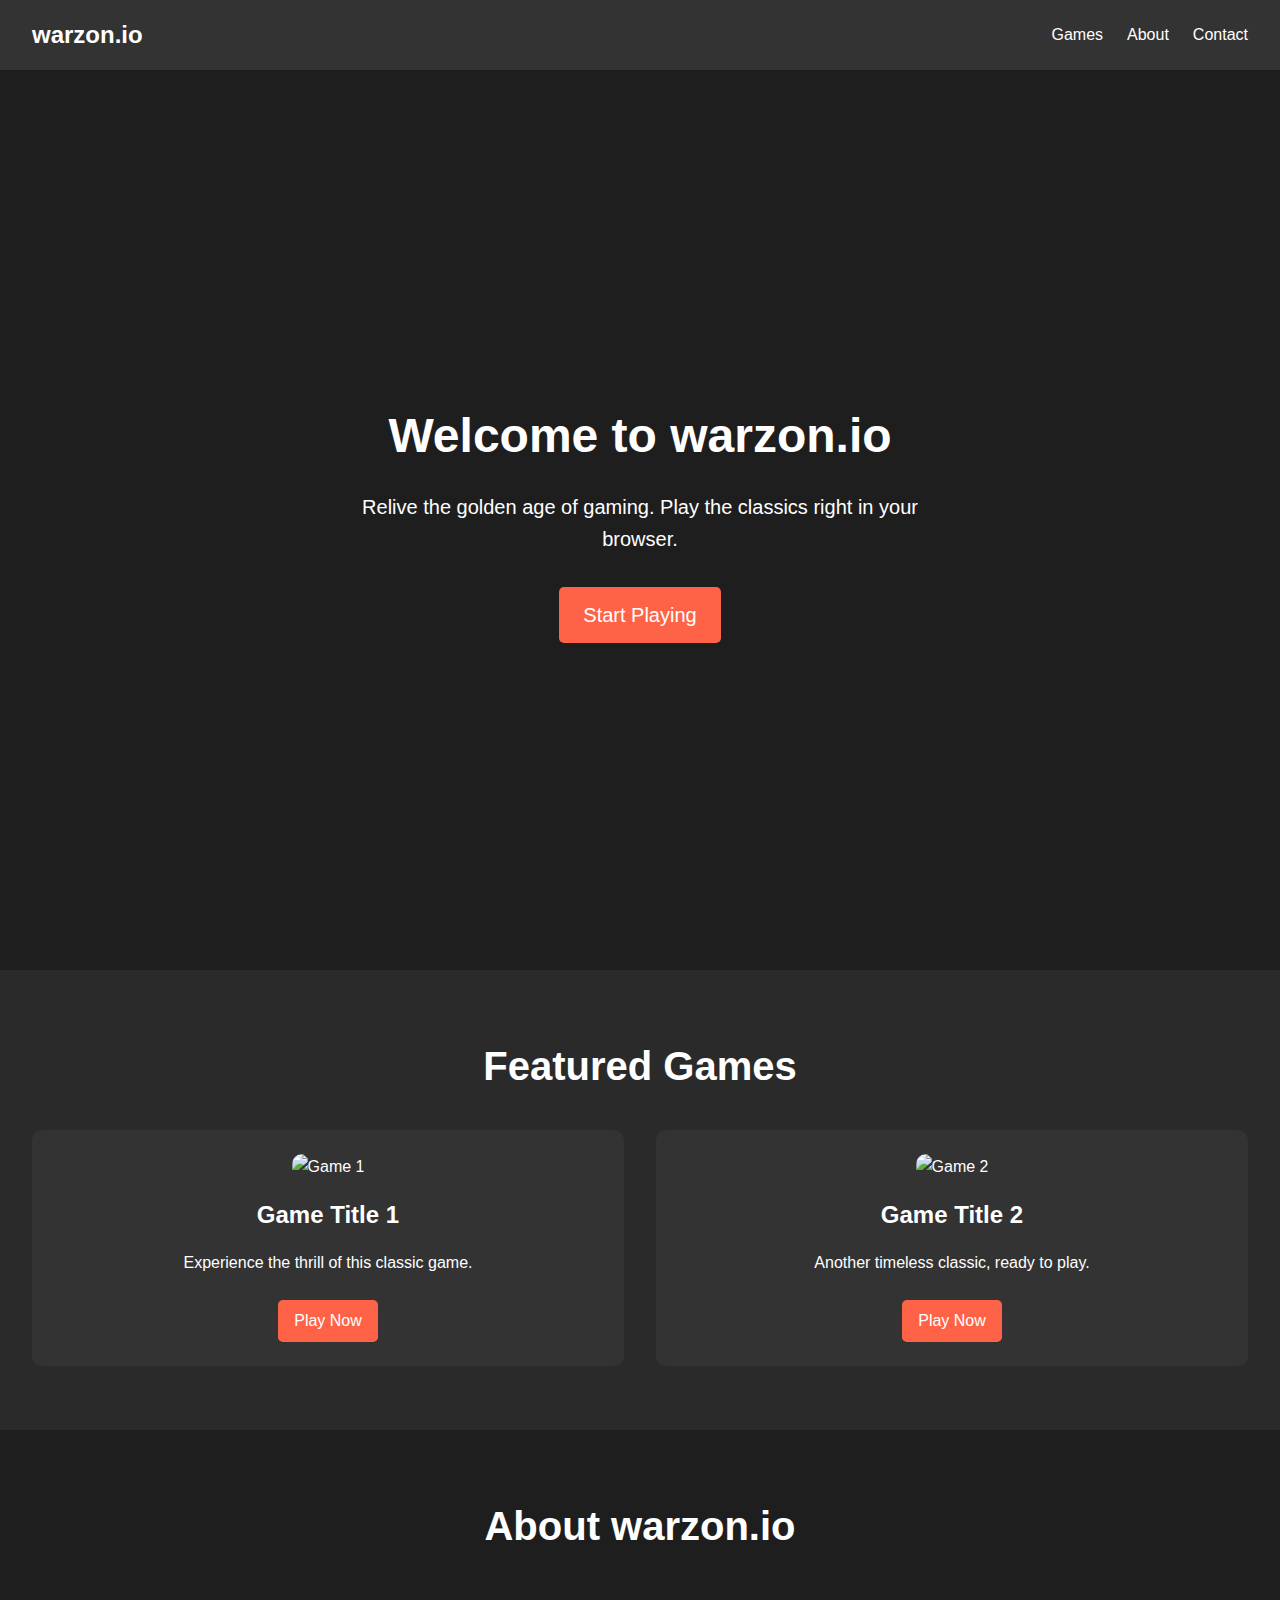
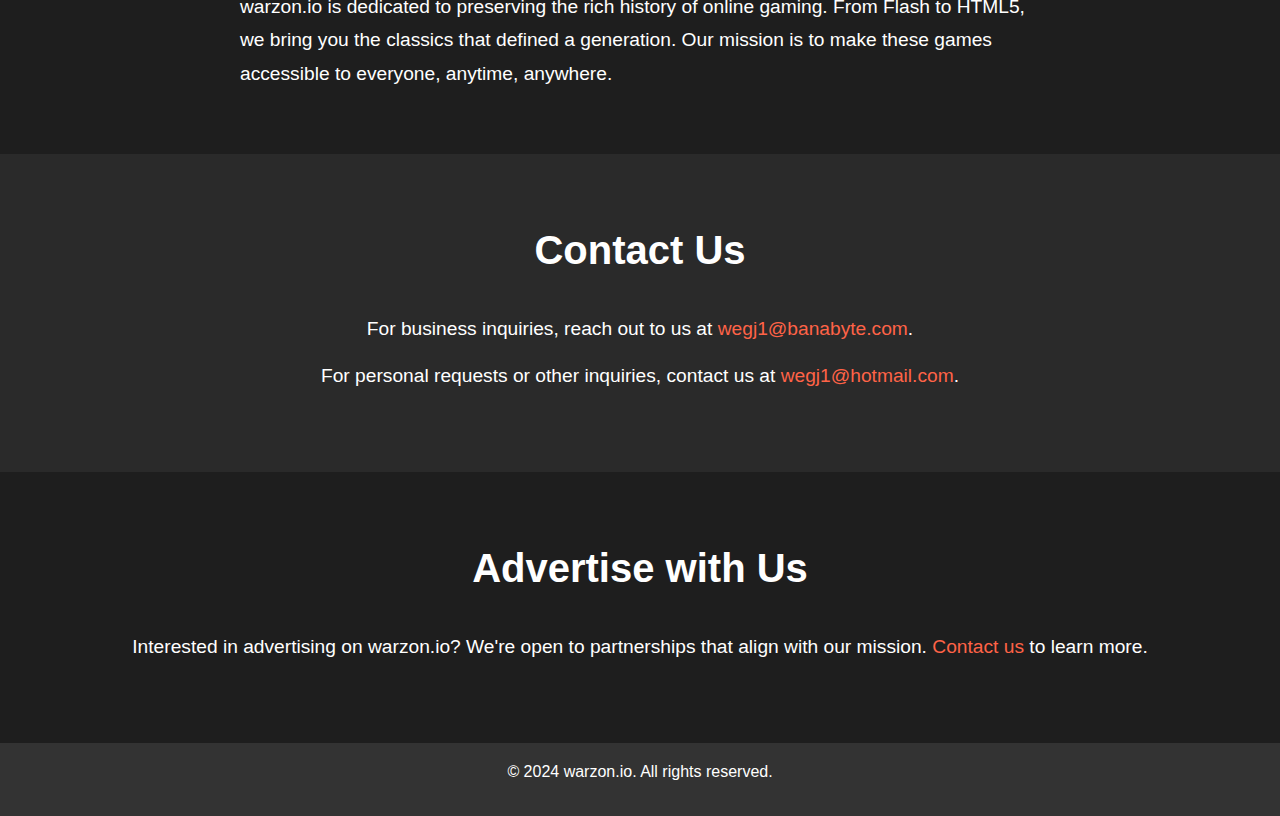
==== index.html @ 3edf9de6 "Here is where the magic starts" ====
<!DOCTYPE html>
<html lang="en">

<head>
    <meta charset="UTF-8">
    <meta name="viewport" content="width=device-width, initial-scale=1.0">
    <meta name="description" content="Play and relive the classics! warzon.io offers a vast collection of old game archives, including Flash games and HTML5 supported games, all available to play online.">
    <meta name="keywords" content="warzon.io, old games, Flash games, HTML5 games, classic games, play online">
    <meta name="author" content="Wayne Gregory">
    <title>warzon.io | Play Classic Games Online</title>
    <link rel="stylesheet" href="assets/css/styles.css">
    <link rel="icon" href="favicon.ico">
    <!-- Add Font Awesome for icons -->
    <script src="https://kit.fontawesome.com/a076d05399.js" crossorigin="anonymous"></script>
</head>

<body>
    <header>
        <nav class="navbar">
            <div class="logo">
                <a href="/">warzon.io</a>
            </div>
            <ul class="nav-links">
                <li><a href="#games">Games</a></li>
                <li><a href="#about">About</a></li>
                <li><a href="#contact">Contact</a></li>
            </ul>
            <div class="menu-btn">
                <i class="fas fa-bars"></i>
            </div>
        </nav>
    </header>

    <main>
        <section class="hero">
            <div class="hero-content">
                <h1>Welcome to warzon.io</h1>
                <p>Relive the golden age of gaming. Play the classics right in your browser.</p>
                <a href="#games" class="btn">Start Playing</a>
            </div>
        </section>

        <section id="games" class="games-section">
            <h2>Featured Games</h2>
            <div class="game-grid">
                <div class="game-card">
                    <img src="game1.jpg" alt="Game 1">
                    <h3>Game Title 1</h3>
                    <p>Experience the thrill of this classic game.</p>
                    <a href="/games/game1" class="play-btn">Play Now</a>
                </div>
                <div class="game-card">
                    <img src="game2.jpg" alt="Game 2">
                    <h3>Game Title 2</h3>
                    <p>Another timeless classic, ready to play.</p>
                    <a href="/games/game2" class="play-btn">Play Now</a>
                </div>
                <!-- Add more game cards as needed -->
            </div>
        </section>

        <section id="about" class="about-section">
            <h2>About warzon.io</h2>
            <p>warzon.io is dedicated to preserving the rich history of online gaming. From Flash to HTML5, we bring you the classics that defined a generation. Our mission is to make these games accessible to everyone, anytime, anywhere.</p>
        </section>

        <section id="contact" class="contact-section">
            <h2>Contact Us</h2>
            <p>For business inquiries, reach out to us at <a href="mailto:wegj1@banabyte.com">wegj1@banabyte.com</a>.</p>
            <p>For personal requests or other inquiries, contact us at <a href="mailto:wegj1@hotmail.com">wegj1@hotmail.com</a>.</p>
        </section>

        <section id="advertise" class="advertise-section">
            <h2>Advertise with Us</h2>
            <p>Interested in advertising on warzon.io? We're open to partnerships that align with our mission. <a href="#contact">Contact us</a> to learn more.</p>
        </section>
    </main>

    <footer>
        <p>&copy; 2024 warzon.io. All rights reserved.</p>
        <div class="social-media">
            <a href="#"><i class="fab fa-twitter"></i></a>
            <a href="#"><i class="fab fa-facebook-f"></i></a>
            <a href="#"><i class="fab fa-instagram"></i></a>
        </div>
    </footer>

    <script src="assets/js/scripts.js"></script>
</body>

</html>
---- assets/css/styles.css ----
/* Global Styles */
* {
    margin: 0;
    padding: 0;
    box-sizing: border-box;
}

body {
    font-family: 'Arial', sans-serif;
    line-height: 1.6;
    background-color: #1e1e1e;
    color: #fff;
    overflow-x: hidden;
}

/* Navbar Styles */
.navbar {
    display: flex;
    justify-content: space-between;
    align-items: center;
    padding: 1rem 2rem;
    background-color: #333;
}

.navbar .logo a {
    color: #fff;
    font-size: 1.5rem;
    font-weight: bold;
    text-decoration: none;
}

.navbar .nav-links {
    list-style: none;
    display: flex;
    gap: 1.5rem;
}

.navbar .nav-links a {
    color: #fff;
    text-decoration: none;
    font-size: 1rem;
}

.navbar .menu-btn {
    display: none;
    font-size: 1.5rem;
    cursor: pointer;
}

/* Hero Section Styles */
.hero {
    background: url('hero-bg.jpg') no-repeat center center/cover;
    height: 100vh;
    display: flex;
    align-items: center;
    justify-content: center;
    text-align: center;
}

.hero-content {
    max-width: 600px;
}

.hero h1 {
    font-size: 3rem;
    margin-bottom: 1rem;
}

.hero p {
    font-size: 1.25rem;
    margin-bottom: 2rem;
}

.hero .btn {
    display: inline-block;
    padding: 0.75rem 1.5rem;
    background-color: #ff6347;
    color: #fff;
    text-decoration: none;
    font-size: 1.25rem;
    border-radius: 5px;
    transition: background-color 0.3s;
}

.hero .btn:hover {
    background-color: #e5533d;
}

/* Games Section Styles */
.games-section {
    padding: 4rem 2rem;
    background-color: #2a2a2a;
}

.games-section h2 {
    text-align: center;
    margin-bottom: 2rem;
    font-size: 2.5rem;
}

.game-grid {
    display: grid;
    grid-template-columns: repeat(auto-fit, minmax(300px, 1fr));
    gap: 2rem;
}

.game-card {
    background-color: #333;
    padding: 1.5rem;
    border-radius: 10px;
    text-align: center;
    transition: transform 0.3s;
}

.game-card img {
    max-width: 100%;
    border-radius: 10px;
    margin-bottom: 1rem;
}

.game-card h3 {
    margin-bottom: 1rem;
    font-size: 1.5rem;
}

.game-card p {
    margin-bottom: 1.5rem;
    font-size: 1rem;
}

.game-card .play-btn {
    display: inline-block;
    padding: 0.5rem 1rem;
    background-color: #ff6347;
    color: #fff;
    text-decoration: none;
    border-radius: 5px;
    transition: background-color 0.3s;
}

.game-card .play-btn:hover {
    background-color: #e5533d;
}

.game-card:hover {
    transform: translateY(-5px);
}

/* About Section Styles */
.about-section {
    padding: 4rem 2rem;
    background-color: #1e1e1e;
}

.about-section h2 {
    text-align: center;
    margin-bottom: 2rem;
    font-size: 2.5rem;
}

.about-section p {
    max-width: 800px;
    margin: 0 auto;
    font-size: 1.2rem;
    line-height: 1.75;
}

/* Contact Section Styles */
.contact-section {
    padding: 4rem 2rem;
    background-color: #2a2a2a;
    text-align: center;
}

.contact-section h2 {
    margin-bottom: 2rem;
    font-size: 2.5rem;
}

.contact-section p {
    font-size: 1.2rem;
    margin-bottom: 1rem;
}

.contact-section a {
    color: #ff6347;
    text-decoration: none;
}

.contact-section a:hover {
    text-decoration: underline;
}

/* Advertise Section Styles */
.advertise-section {
    padding: 4rem 2rem;
    background-color: #1e1e1e;
    text-align: center;
}

.advertise-section h2 {
    margin-bottom: 2rem;
    font-size: 2.5rem;
}

.advertise-section p {
    font-size: 1.2rem;
    margin-bottom: 1rem;
}

.advertise-section a {
    color: #ff6347;
    text-decoration: none;
}

.advertise-section a:hover {
    text-decoration: underline;
}

/* Footer Styles */
footer {
    background-color: #333;
    padding: 1rem 2rem;
    text-align: center;
}

footer p {
    margin-bottom: 1rem;
}

footer .social-media {
    display: flex;
    justify-content: center;
    gap: 1rem;
}

footer .social-media a {
    color: #fff;
    font-size: 1.5rem;
    text-decoration: none;
    transition: color 0.3s;
}

footer .social-media a:hover {
    color: #ff6347;
}

/* Responsive Styles */
@media (max-width: 768px) {
    .navbar .menu-btn {
        display: block;
    }

    .navbar .nav-links {
        display: none;
        flex-direction: column;
        gap: 1rem;
        position: absolute;
        top: 100%;
        left: 0;
        width: 100%;
        background-color: #333;
        padding: 1rem 0;
    }

    .navbar .nav-links.active {
        display: flex;
    }

    .hero h1 {
        font-size: 2.5rem;
    }

    .hero p {
        font-size: 1rem;
    }
}
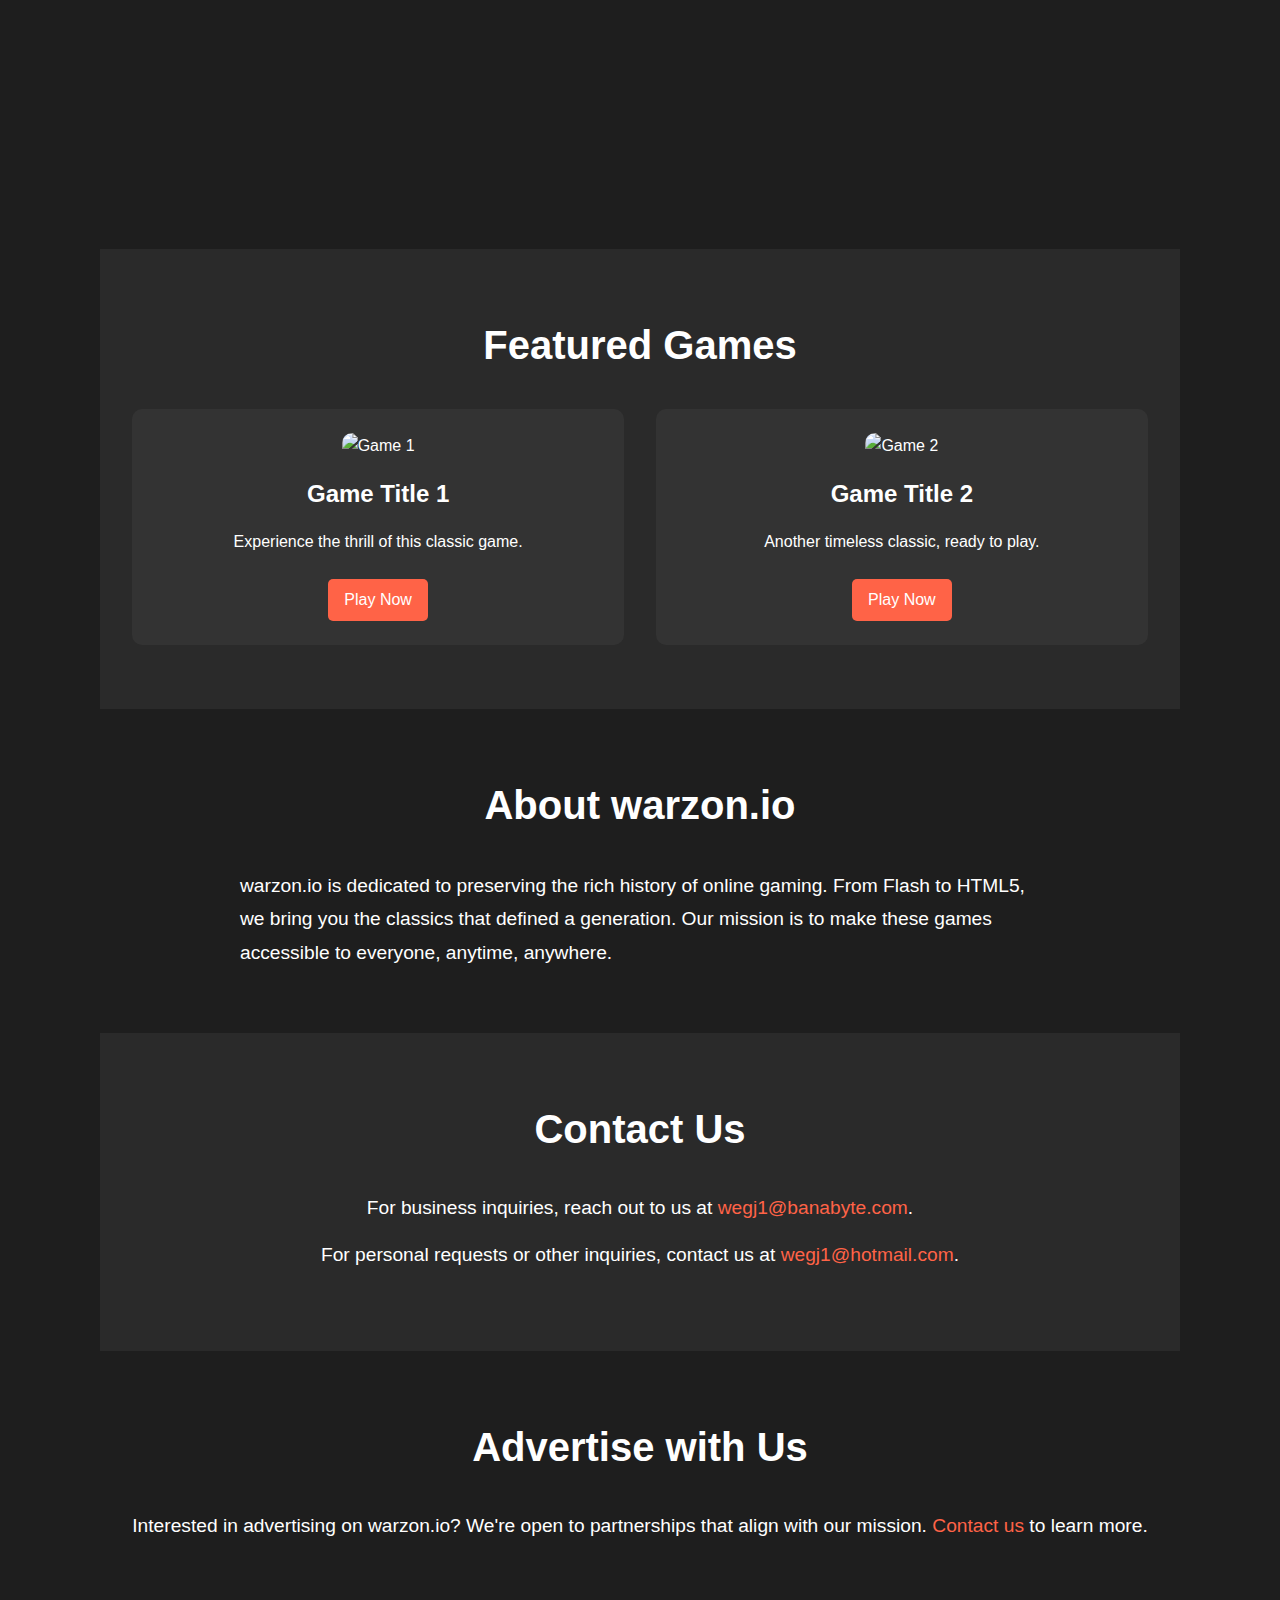
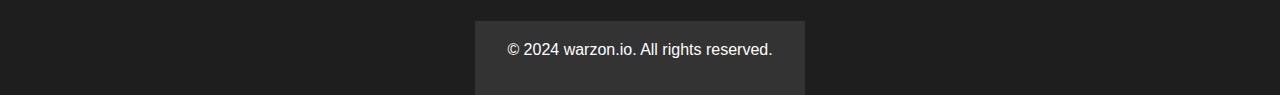
==== commit 1eed8969: "Update index.html" ====
--- a/index.html
+++ b/index.html
@@ -13,6 +13,44 @@
     <!-- Add Font Awesome for icons -->
     <script src="https://kit.fontawesome.com/a076d05399.js" crossorigin="anonymous"></script>
 </head>
+<!DOCTYPE html>
+<html lang="en">
+
+<head>
+    <meta charset="UTF-8">
+    <meta name="viewport" content="width=device-width, initial-scale=1.0">
+    <title>GIF with Text</title>
+    <style>
+        body {
+            display: flex;
+            flex-direction: column;
+            align-items: center;
+            justify-content: center;
+            height: 100vh;
+            margin: 0;
+            font-family: Arial, sans-serif;
+        }
+        .container {
+            text-align: center;
+        }
+        .container img {
+            max-width: 100%;
+            height: auto;
+        }
+        .container p {
+            margin-top: 10px;
+            font-size: 1.5em;
+            font-weight: bold;
+        }
+    </style>
+</head>
+<body>
+    <div class="container">
+        <img src="https://media.discordapp.net/attachments/958886563713007740/1028015486295879731/25C0A027-5798-4845-B625-2A30052AFE22-1.gif?ex=66d2bc47&is=66d16ac7&hm=6e52b9816e43e5de538eb5427b0b4e08dd734586181abbae6dcc400666a64e9d&" alt="Exciting GIF">
+        <p>THIS COULD BE YOU</p>
+    </div>
+</body>
+</html>
 
 <body>
     <header>
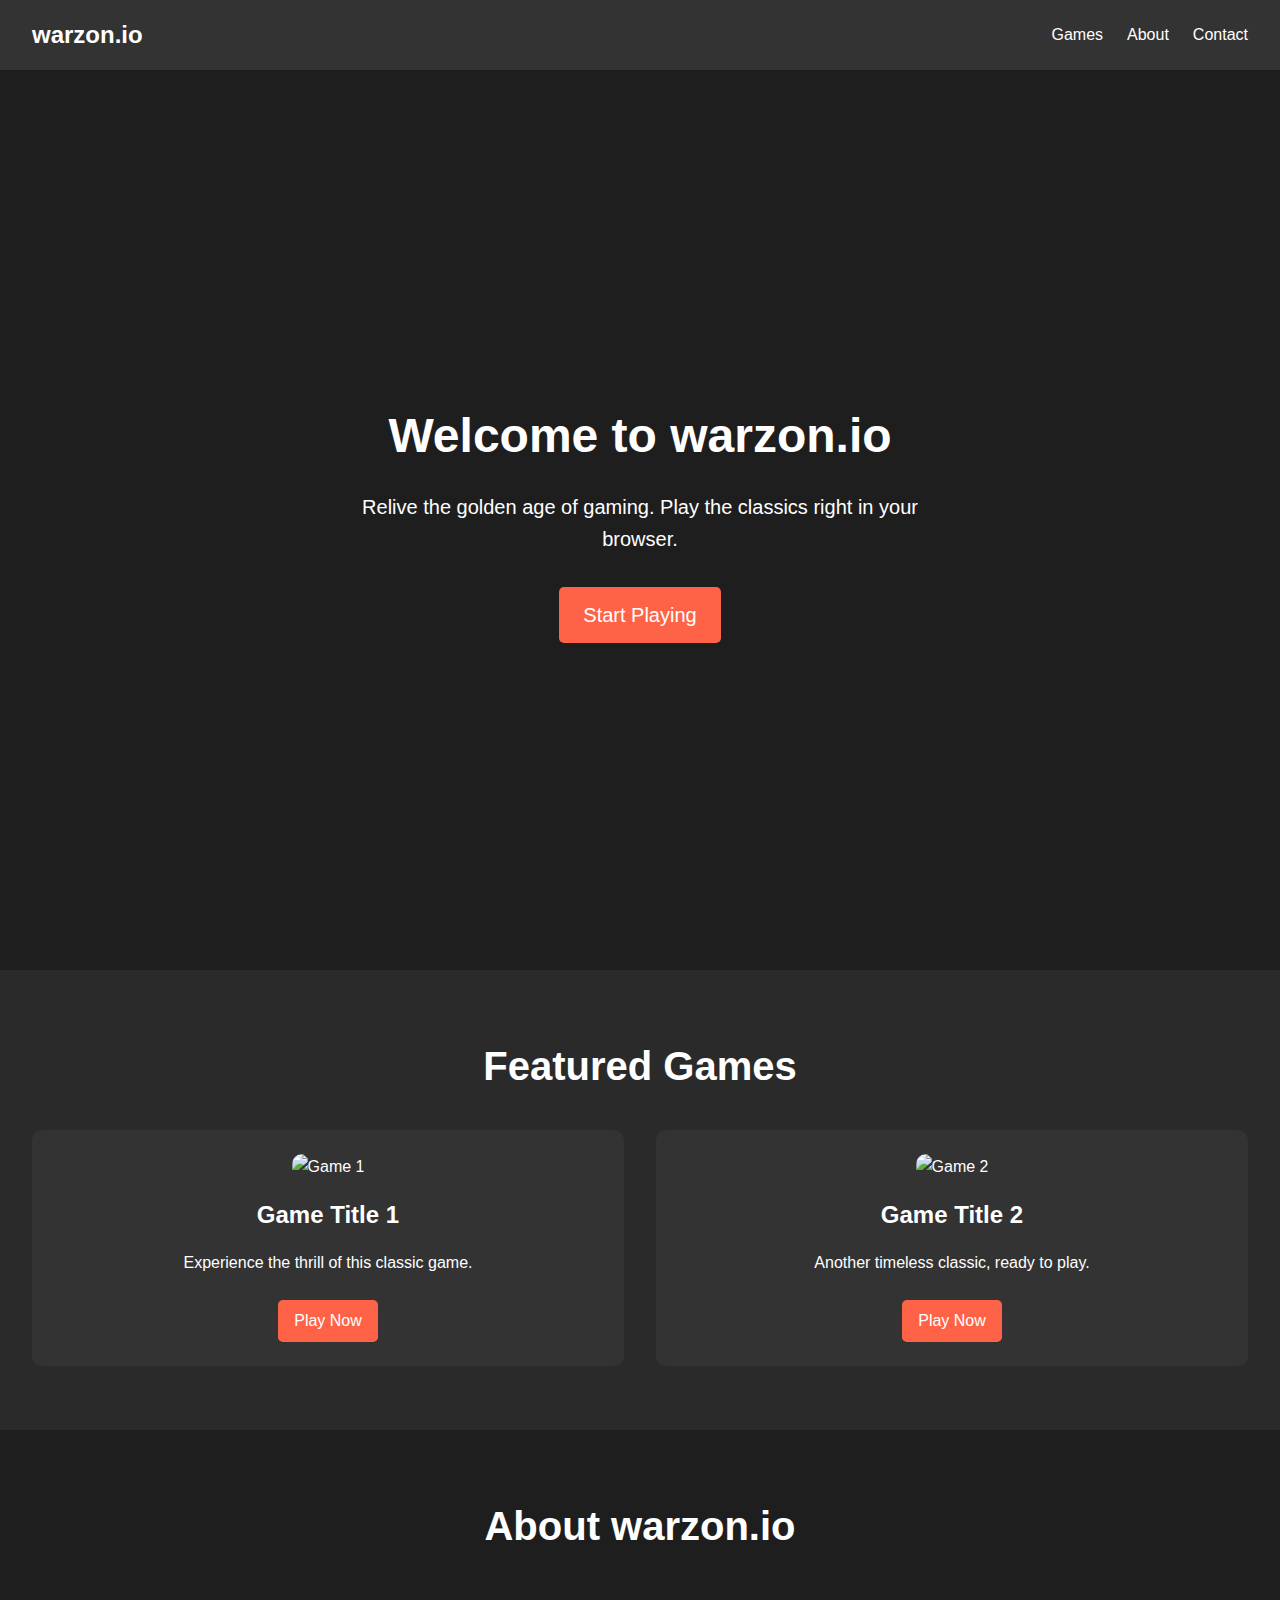
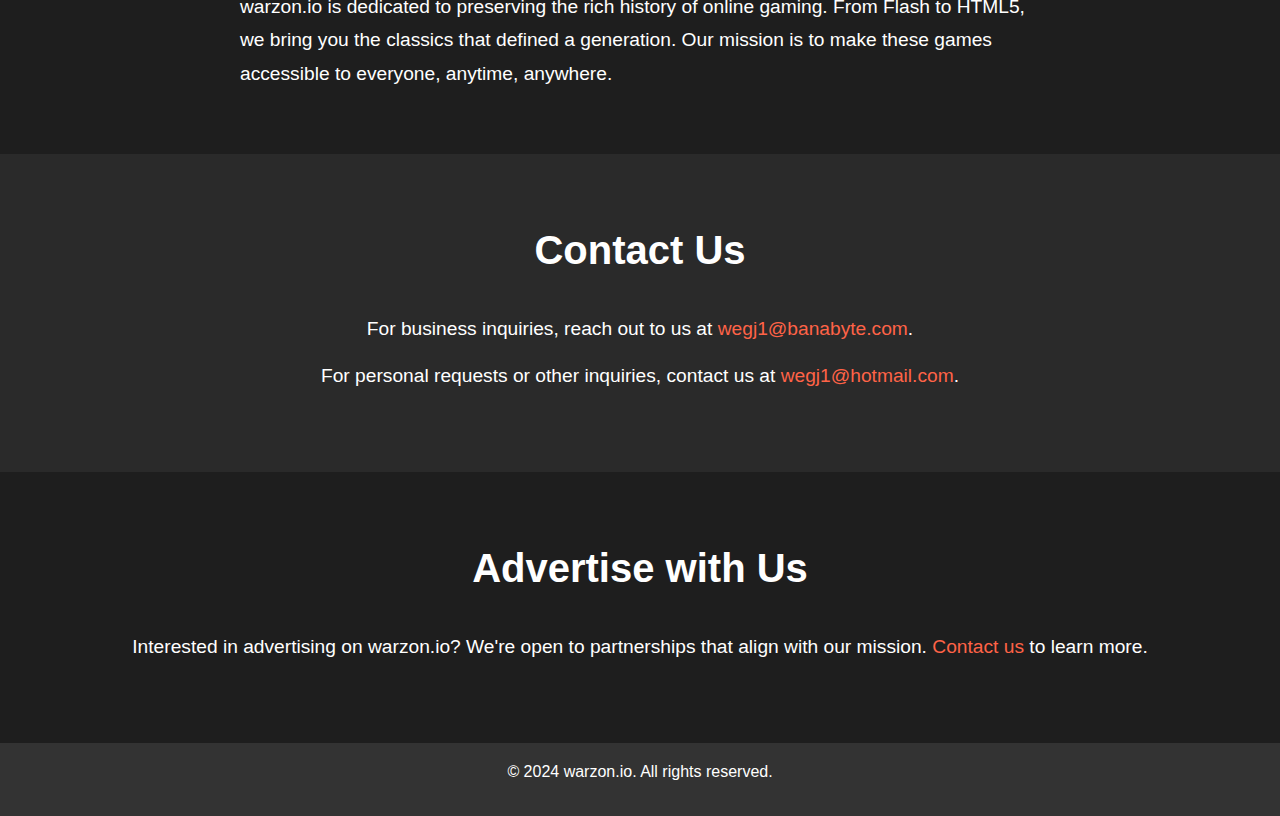
==== commit 12359922: "Revert "Update index.html"" ====
--- a/index.html
+++ b/index.html
@@ -13,44 +13,6 @@
     <!-- Add Font Awesome for icons -->
     <script src="https://kit.fontawesome.com/a076d05399.js" crossorigin="anonymous"></script>
 </head>
-<!DOCTYPE html>
-<html lang="en">
-
-<head>
-    <meta charset="UTF-8">
-    <meta name="viewport" content="width=device-width, initial-scale=1.0">
-    <title>GIF with Text</title>
-    <style>
-        body {
-            display: flex;
-            flex-direction: column;
-            align-items: center;
-            justify-content: center;
-            height: 100vh;
-            margin: 0;
-            font-family: Arial, sans-serif;
-        }
-        .container {
-            text-align: center;
-        }
-        .container img {
-            max-width: 100%;
-            height: auto;
-        }
-        .container p {
-            margin-top: 10px;
-            font-size: 1.5em;
-            font-weight: bold;
-        }
-    </style>
-</head>
-<body>
-    <div class="container">
-        <img src="https://media.discordapp.net/attachments/958886563713007740/1028015486295879731/25C0A027-5798-4845-B625-2A30052AFE22-1.gif?ex=66d2bc47&is=66d16ac7&hm=6e52b9816e43e5de538eb5427b0b4e08dd734586181abbae6dcc400666a64e9d&" alt="Exciting GIF">
-        <p>THIS COULD BE YOU</p>
-    </div>
-</body>
-</html>
 
 <body>
     <header>
